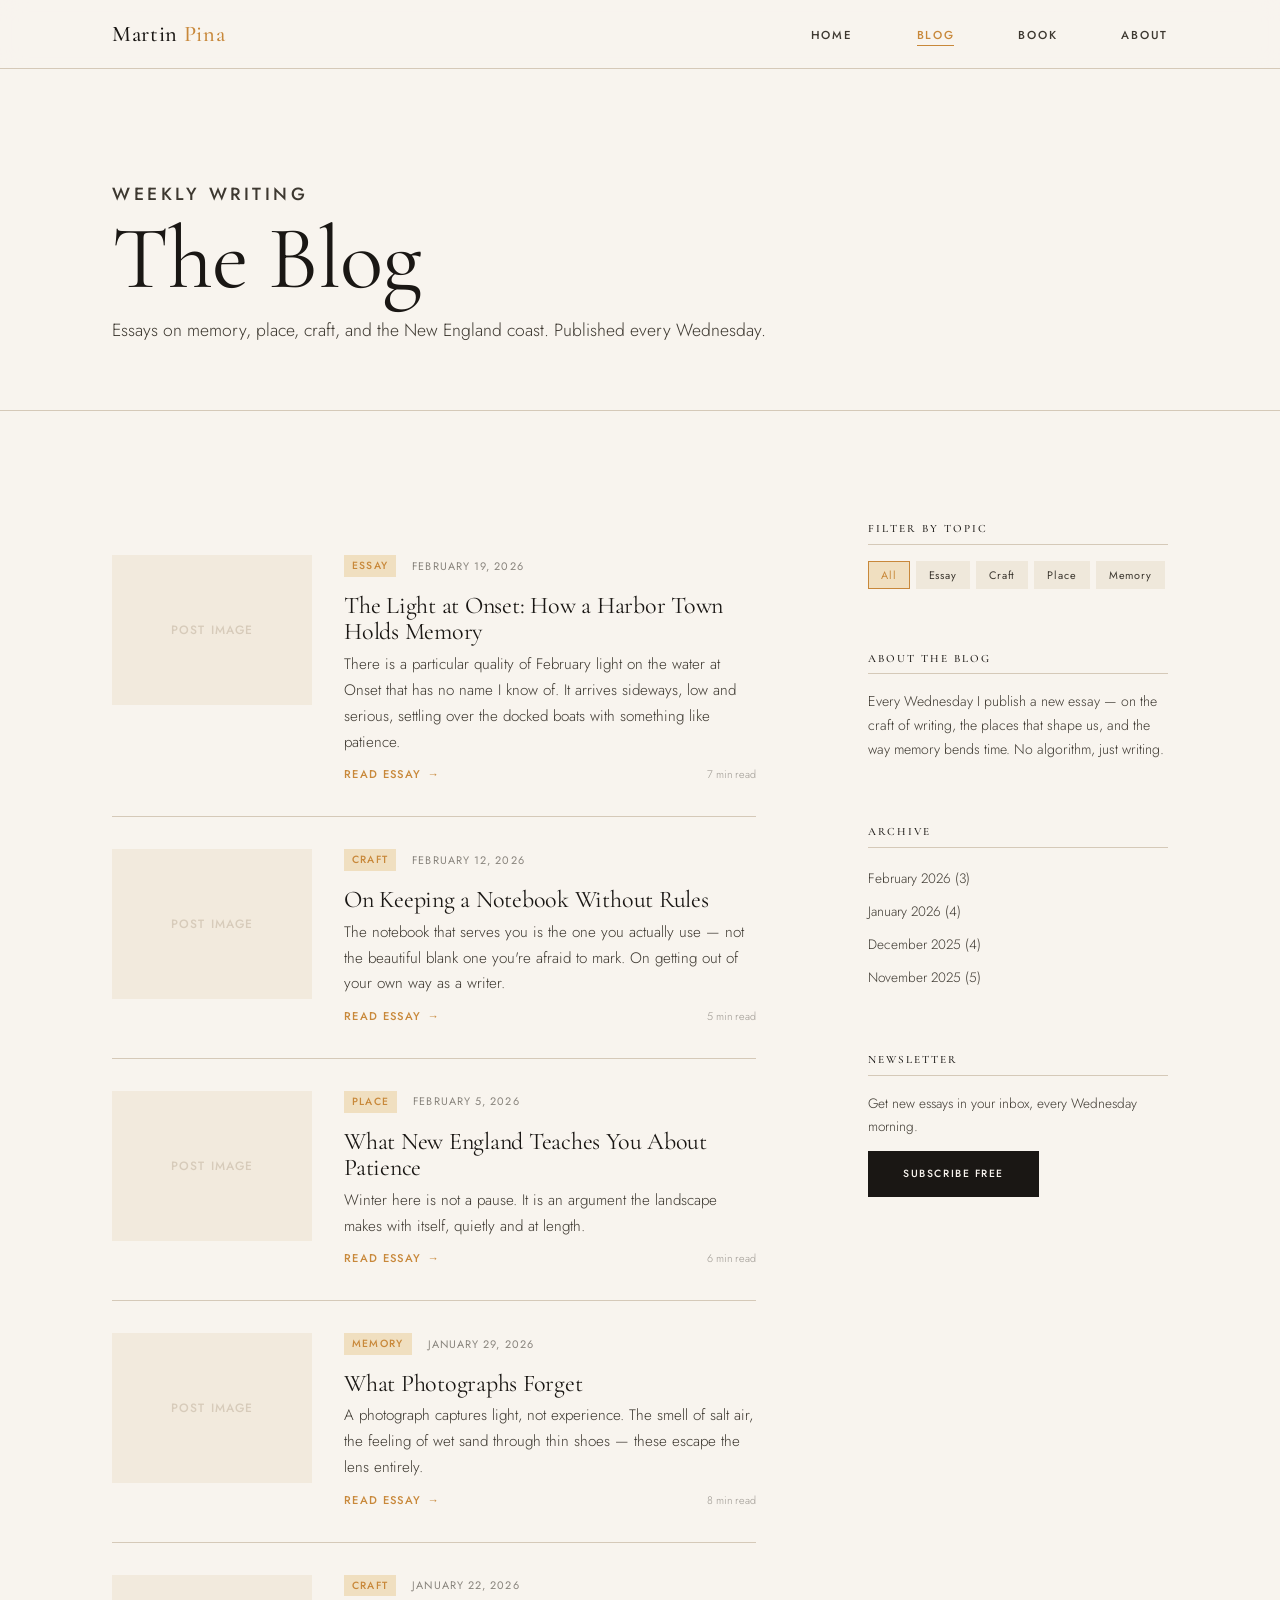
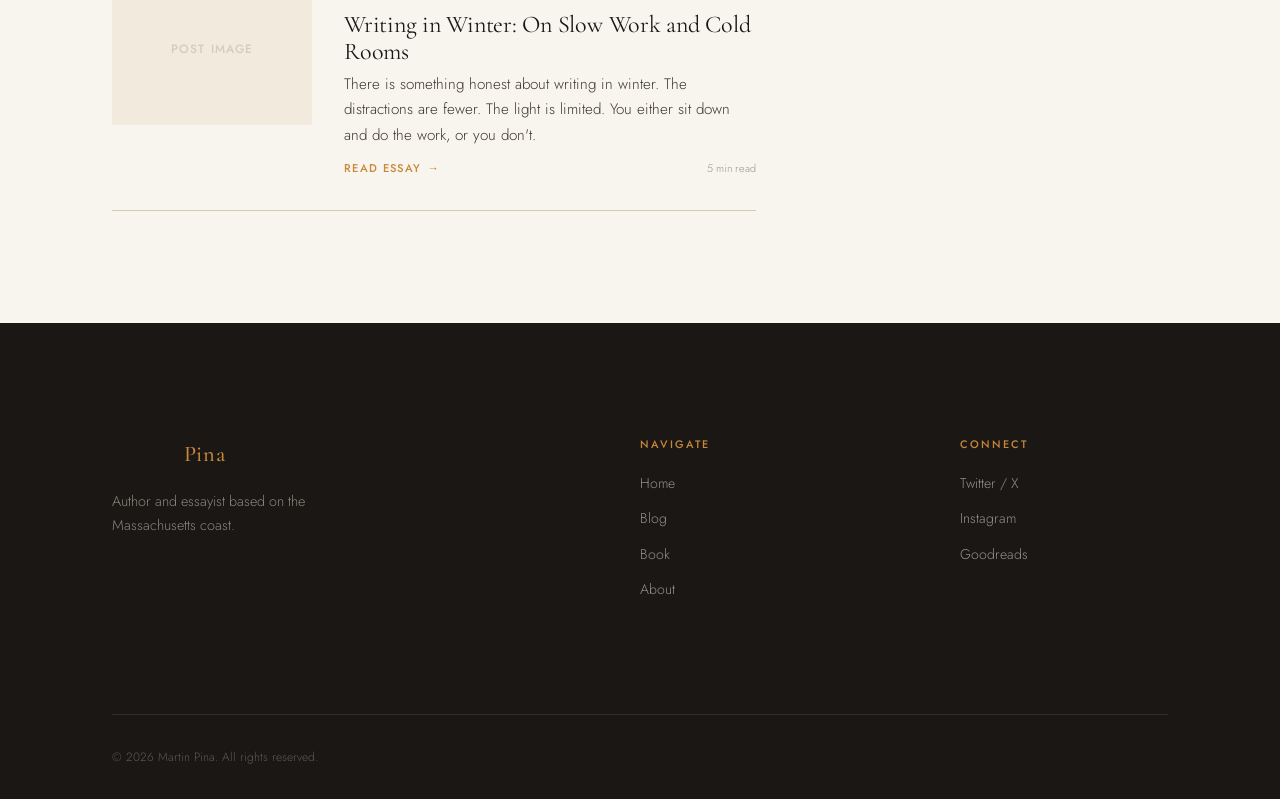
==== blog/index.html @ f146599d "initial commit" ====
<!DOCTYPE html>
<html lang="en">
<head>
  <meta charset="UTF-8" />
  <meta name="viewport" content="width=device-width, initial-scale=1.0" />
  <title>Blog — Martin Pina</title>
  <meta name="description" content="Weekly essays on memory, place, writing craft, and the New England coast." />
  <meta property="og:title" content="Blog — Martin Pina" />
  <meta property="og:description" content="Weekly essays on memory, place, writing craft, and the New England coast." />
  <link rel="preconnect" href="https://fonts.googleapis.com" />
  <link rel="preconnect" href="https://fonts.gstatic.com" crossorigin />
  <link rel="stylesheet" href="../css/styles.css" />
</head>
<body>

<nav class="site-nav">
  <div class="nav-inner">
    <a href="../index.html" class="nav-logo">Martin <span>Pina</span></a>
    <ul class="nav-links">
      <li><a href="../index.html">Home</a></li>
      <li><a href="index.html" class="active">Blog</a></li>
      <li><a href="../book.html">Book</a></li>
      <li><a href="../about.html">About</a></li>
    </ul>
    <button class="nav-menu-btn" aria-label="Toggle menu" aria-expanded="false">
      <span></span><span></span><span></span>
    </button>
  </div>
</nav>

<main>

  <div class="page-hero">
    <div class="container">
      <p class="eyebrow fade-up fade-up-1">Weekly Writing</p>
      <h1 class="fade-up fade-up-2">The Blog</h1>
      <p class="fade-up fade-up-3">Essays on memory, place, craft, and the New England coast. Published every Wednesday.</p>
    </div>
  </div>

  <div class="container">
    <div class="blog-layout">

      <!-- Posts List -->
      <div class="blog-posts-list">

        <article class="blog-post-item reveal" data-tag="essay">
          <a href="the-light-at-onset.html">
            <div class="blog-post-thumb img-placeholder" style="aspect-ratio:4/3;">Post Image</div>
          </a>
          <div>
            <div class="post-meta">
              <span class="post-tag">Essay</span>
              <span class="post-date">February 19, 2026</span>
            </div>
            <h3 class="blog-post-title">
              <a href="the-light-at-onset.html">The Light at Onset: How a Harbor Town Holds Memory</a>
            </h3>
            <p class="blog-post-excerpt">
              There is a particular quality of February light on the water at Onset that has no name I know of.
              It arrives sideways, low and serious, settling over the docked boats with something like patience.
            </p>
            <div class="blog-post-footer">
              <a href="the-light-at-onset.html" class="post-read-more">Read essay</a>
              <span class="read-time">7 min read</span>
            </div>
          </div>
        </article>

        <article class="blog-post-item reveal" data-tag="craft">
          <a href="on-keeping-a-notebook.html">
            <div class="blog-post-thumb img-placeholder" style="aspect-ratio:4/3;">Post Image</div>
          </a>
          <div>
            <div class="post-meta">
              <span class="post-tag">Craft</span>
              <span class="post-date">February 12, 2026</span>
            </div>
            <h3 class="blog-post-title">
              <a href="on-keeping-a-notebook.html">On Keeping a Notebook Without Rules</a>
            </h3>
            <p class="blog-post-excerpt">
              The notebook that serves you is the one you actually use — not the beautiful
              blank one you're afraid to mark. On getting out of your own way as a writer.
            </p>
            <div class="blog-post-footer">
              <a href="on-keeping-a-notebook.html" class="post-read-more">Read essay</a>
              <span class="read-time">5 min read</span>
            </div>
          </div>
        </article>

        <article class="blog-post-item reveal" data-tag="place">
          <a href="what-new-england-teaches.html">
            <div class="blog-post-thumb img-placeholder" style="aspect-ratio:4/3;">Post Image</div>
          </a>
          <div>
            <div class="post-meta">
              <span class="post-tag">Place</span>
              <span class="post-date">February 5, 2026</span>
            </div>
            <h3 class="blog-post-title">
              <a href="what-new-england-teaches.html">What New England Teaches You About Patience</a>
            </h3>
            <p class="blog-post-excerpt">
              Winter here is not a pause. It is an argument the landscape makes
              with itself, quietly and at length.
            </p>
            <div class="blog-post-footer">
              <a href="what-new-england-teaches.html" class="post-read-more">Read essay</a>
              <span class="read-time">6 min read</span>
            </div>
          </div>
        </article>

        <article class="blog-post-item reveal" data-tag="memory">
          <a href="what-photographs-forget.html">
            <div class="blog-post-thumb img-placeholder" style="aspect-ratio:4/3;">Post Image</div>
          </a>
          <div>
            <div class="post-meta">
              <span class="post-tag">Memory</span>
              <span class="post-date">January 29, 2026</span>
            </div>
            <h3 class="blog-post-title">
              <a href="what-photographs-forget.html">What Photographs Forget</a>
            </h3>
            <p class="blog-post-excerpt">
              A photograph captures light, not experience. The smell of salt air, the feeling
              of wet sand through thin shoes — these escape the lens entirely.
            </p>
            <div class="blog-post-footer">
              <a href="what-photographs-forget.html" class="post-read-more">Read essay</a>
              <span class="read-time">8 min read</span>
            </div>
          </div>
        </article>

        <article class="blog-post-item reveal" data-tag="craft">
          <a href="writing-in-winter.html">
            <div class="blog-post-thumb img-placeholder" style="aspect-ratio:4/3;">Post Image</div>
          </a>
          <div>
            <div class="post-meta">
              <span class="post-tag">Craft</span>
              <span class="post-date">January 22, 2026</span>
            </div>
            <h3 class="blog-post-title">
              <a href="writing-in-winter.html">Writing in Winter: On Slow Work and Cold Rooms</a>
            </h3>
            <p class="blog-post-excerpt">
              There is something honest about writing in winter. The distractions
              are fewer. The light is limited. You either sit down and do the work, or you don't.
            </p>
            <div class="blog-post-footer">
              <a href="writing-in-winter.html" class="post-read-more">Read essay</a>
              <span class="read-time">5 min read</span>
            </div>
          </div>
        </article>

      </div>

      <!-- Sidebar -->
      <aside class="blog-sidebar">
        <div class="sidebar-section reveal">
          <h4>Filter by Topic</h4>
          <div class="sidebar-tags">
            <span class="sidebar-tag active" data-tag="all">All</span>
            <span class="sidebar-tag" data-tag="essay">Essay</span>
            <span class="sidebar-tag" data-tag="craft">Craft</span>
            <span class="sidebar-tag" data-tag="place">Place</span>
            <span class="sidebar-tag" data-tag="memory">Memory</span>
          </div>
        </div>

        <div class="sidebar-section reveal">
          <h4>About the Blog</h4>
          <p style="font-size:0.88rem;color:var(--ink-soft);line-height:1.7;">
            Every Wednesday I publish a new essay — on the craft of writing, the places
            that shape us, and the way memory bends time. No algorithm, just writing.
          </p>
        </div>

        <div class="sidebar-section reveal">
          <h4>Archive</h4>
          <ul class="sidebar-archive-list">
            <li><a href="#">February 2026 (3)</a></li>
            <li><a href="#">January 2026 (4)</a></li>
            <li><a href="#">December 2025 (4)</a></li>
            <li><a href="#">November 2025 (5)</a></li>
          </ul>
        </div>

        <div class="sidebar-section reveal">
          <h4>Newsletter</h4>
          <p style="font-size:0.85rem;color:var(--ink-soft);line-height:1.7;margin-bottom:0.8rem;">
            Get new essays in your inbox, every Wednesday morning.
          </p>
          <a href="../index.html#newsletter" class="btn btn-dark" style="font-size:0.65rem;">Subscribe Free</a>
        </div>
      </aside>

    </div>
  </div>

</main>

<footer class="site-footer">
  <div class="container">
    <div class="footer-inner">
      <div class="footer-brand">
        <a href="../index.html" class="nav-logo">Martin <span>Pina</span></a>
        <p>Author and essayist based on the Massachusetts coast.</p>
      </div>
      <div class="footer-col">
        <h5>Navigate</h5>
        <ul>
          <li><a href="../index.html">Home</a></li>
          <li><a href="index.html">Blog</a></li>
          <li><a href="../book.html">Book</a></li>
          <li><a href="../about.html">About</a></li>
        </ul>
      </div>
      <div class="footer-col">
        <h5>Connect</h5>
        <ul>
          <li><a href="#">Twitter / X</a></li>
          <li><a href="#">Instagram</a></li>
          <li><a href="#">Goodreads</a></li>
        </ul>
      </div>
    </div>
    <div class="footer-bottom">
      <span class="footer-copyright">© 2026 Martin Pina. All rights reserved.</span>
    </div>
  </div>
</footer>

<script src="../js/main.js"></script>
</body>
</html>
---- css/styles.css ----
/* ============================================================
   martinpina.com — Stylesheet
   Aesthetic: Literary Editorial — warm ivory, ink dark, serif
   ============================================================ */

@import url('https://fonts.googleapis.com/css2?family=Cormorant+Garamond:ital,wght@0,300;0,400;0,500;0,600;1,300;1,400;1,600&family=Jost:wght@300;400;500&display=swap');

/* ── Variables ──────────────────────────────────────────── */
:root {
  --ink:        #1a1714;
  --ink-soft:   #3d3830;
  --ivory:      #f8f4ee;
  --ivory-deep: #efe8db;
  --amber:      #c8883a;
  --amber-pale: #f0dfc0;
  --rule:       #d5c9b8;
  --white:      #ffffff;

  --font-display: 'Cormorant Garamond', Georgia, serif;
  --font-body:    'Jost', sans-serif;

  --max-width: 1120px;
  --content-width: 720px;

  --spacing-xs:  0.5rem;
  --spacing-sm:  1rem;
  --spacing-md:  2rem;
  --spacing-lg:  4rem;
  --spacing-xl:  7rem;

  --transition: 0.3s cubic-bezier(0.25, 0.46, 0.45, 0.94);
}

/* ── Reset ──────────────────────────────────────────────── */
*, *::before, *::after { box-sizing: border-box; margin: 0; padding: 0; }
html { font-size: 16px; scroll-behavior: smooth; }
body {
  font-family: var(--font-body);
  font-weight: 300;
  background: var(--ivory);
  color: var(--ink);
  line-height: 1.7;
  -webkit-font-smoothing: antialiased;
}
img { max-width: 100%; display: block; }
a { color: inherit; text-decoration: none; }
ul { list-style: none; }

/* ── Utilities ──────────────────────────────────────────── */
.container { max-width: var(--max-width); margin: 0 auto; padding: 0 var(--spacing-md); }
.content-container { max-width: var(--content-width); margin: 0 auto; padding: 0 var(--spacing-md); }
.text-center { text-align: center; }
.sr-only { position: absolute; width: 1px; height: 1px; overflow: hidden; clip: rect(0,0,0,0); }

/* ── Typography ─────────────────────────────────────────── */
h1, h2, h3, h4 {
  font-family: var(--font-display);
  font-weight: 400;
  line-height: 1.1;
  letter-spacing: -0.01em;
}
h1 { font-size: clamp(3rem, 7vw, 6rem); }
h2 { font-size: clamp(2rem, 4vw, 3.5rem); }
h3 { font-size: clamp(1.5rem, 2.5vw, 2.2rem); }
h4 { font-size: 1.4rem; }
p { font-size: 1.05rem; }

.eyebrow {
  font-family: var(--font-body);
  font-size: 0.7rem;
  font-weight: 500;
  letter-spacing: 0.2em;
  text-transform: uppercase;
  color: var(--amber);
}

blockquote {
  font-family: var(--font-display);
  font-size: 1.8rem;
  font-style: italic;
  font-weight: 300;
  line-height: 1.4;
  color: var(--ink-soft);
  padding-left: var(--spacing-md);
  border-left: 2px solid var(--amber);
}

/* ── Horizontal Rule ────────────────────────────────────── */
.ornament {
  text-align: center;
  color: var(--amber);
  font-size: 1.2rem;
  letter-spacing: 0.5em;
  margin: var(--spacing-lg) 0;
  opacity: 0.7;
}
.ornament::before { content: '◆  ◇  ◆'; }

hr.rule {
  border: none;
  border-top: 1px solid var(--rule);
  margin: var(--spacing-lg) 0;
}

/* ── Buttons ────────────────────────────────────────────── */
.btn {
  display: inline-block;
  font-family: var(--font-body);
  font-size: 0.75rem;
  font-weight: 500;
  letter-spacing: 0.15em;
  text-transform: uppercase;
  padding: 0.9rem 2.2rem;
  transition: var(--transition);
  cursor: pointer;
  border: none;
}
.btn-dark {
  background: var(--ink);
  color: var(--ivory);
}
.btn-dark:hover {
  background: var(--amber);
  color: var(--white);
}
.btn-outline {
  background: transparent;
  color: var(--ink);
  border: 1px solid var(--ink);
}
.btn-outline:hover {
  background: var(--ink);
  color: var(--ivory);
}
.btn-ghost {
  background: transparent;
  color: var(--amber);
  border: 1px solid var(--amber);
  padding: 0.7rem 1.8rem;
}
.btn-ghost:hover {
  background: var(--amber);
  color: var(--white);
}

/* ── Navigation ─────────────────────────────────────────── */
.site-nav {
  position: fixed;
  top: 0; left: 0; right: 0;
  z-index: 100;
  background: rgba(248, 244, 238, 0.92);
  backdrop-filter: blur(12px);
  -webkit-backdrop-filter: blur(12px);
  border-bottom: 1px solid var(--rule);
  transition: var(--transition);
}
.nav-inner {
  display: flex;
  align-items: center;
  justify-content: space-between;
  height: 68px;
  padding: 0 var(--spacing-md);
  max-width: var(--max-width);
  margin: 0 auto;
}
.nav-logo {
  font-family: var(--font-display);
  font-size: 1.4rem;
  font-weight: 500;
  letter-spacing: 0.03em;
  color: var(--ink);
  transition: color var(--transition);
}
.nav-logo:hover { color: var(--amber); }
.nav-logo span { color: var(--amber); }

.nav-links {
  display: flex;
  gap: var(--spacing-lg);
  align-items: center;
}
.nav-links a {
  font-size: 0.72rem;
  font-weight: 500;
  letter-spacing: 0.15em;
  text-transform: uppercase;
  color: var(--ink-soft);
  transition: color var(--transition);
  position: relative;
}
.nav-links a::after {
  content: '';
  position: absolute;
  bottom: -3px; left: 0;
  width: 0; height: 1px;
  background: var(--amber);
  transition: width var(--transition);
}
.nav-links a:hover { color: var(--ink); }
.nav-links a:hover::after { width: 100%; }
.nav-links a.active { color: var(--amber); }
.nav-links a.active::after { width: 100%; }

.nav-menu-btn {
  display: none;
  background: none;
  border: none;
  cursor: pointer;
  padding: 4px;
  flex-direction: column;
  gap: 5px;
}
.nav-menu-btn span {
  display: block;
  width: 24px; height: 1px;
  background: var(--ink);
  transition: var(--transition);
}

/* mobile nav */
@media (max-width: 680px) {
  .nav-menu-btn { display: flex; }
  .nav-links {
    display: none;
    position: absolute;
    top: 68px; left: 0; right: 0;
    background: var(--ivory);
    border-bottom: 1px solid var(--rule);
    flex-direction: column;
    padding: var(--spacing-md);
    gap: var(--spacing-md);
  }
  .nav-links.open { display: flex; }
}

/* ── Page Wrapper ────────────────────────────────────────── */
main { padding-top: 68px; }

/* ── HOME — Hero ─────────────────────────────────────────── */
.hero {
  min-height: 92vh;
  display: grid;
  grid-template-columns: 1fr 1fr;
  align-items: center;
  gap: var(--spacing-xl);
  padding: var(--spacing-xl) var(--spacing-md);
  max-width: var(--max-width);
  margin: 0 auto;
}
.hero-text { padding-right: var(--spacing-lg); }
.hero-eyebrow {
  margin-bottom: var(--spacing-md);
}
.hero-headline {
  margin-bottom: var(--spacing-sm);
  font-weight: 300;
}
.hero-headline em {
  font-style: italic;
  color: var(--amber);
  display: block;
}
.hero-sub {
  font-size: 1.15rem;
  color: var(--ink-soft);
  max-width: 480px;
  margin-bottom: var(--spacing-md);
  line-height: 1.8;
}
.hero-actions { display: flex; gap: var(--spacing-sm); flex-wrap: wrap; }

.hero-visual {
  position: relative;
}
.hero-image-frame {
  position: relative;
  aspect-ratio: 4/5;
  overflow: hidden;
  background: var(--ivory-deep);
}
.hero-image-frame img {
  width: 100%; height: 100%;
  object-fit: cover;
  filter: sepia(8%) saturate(90%);
  transition: transform 0.8s ease;
}
.hero-image-frame:hover img { transform: scale(1.03); }
.hero-image-frame::before {
  content: '';
  position: absolute;
  inset: 0;
  background: linear-gradient(160deg, transparent 60%, rgba(26,23,20,0.12));
  z-index: 1;
}
.hero-accent {
  position: absolute;
  bottom: -20px;
  right: -20px;
  width: 160px; height: 160px;
  border: 1px solid var(--amber);
  opacity: 0.4;
  pointer-events: none;
}
.hero-quote {
  position: absolute;
  bottom: var(--spacing-md);
  left: calc(-1 * var(--spacing-lg));
  background: var(--ink);
  color: var(--ivory);
  padding: var(--spacing-md);
  max-width: 260px;
  font-family: var(--font-display);
  font-size: 1.1rem;
  font-style: italic;
  line-height: 1.5;
  z-index: 2;
}
.hero-quote cite {
  display: block;
  font-family: var(--font-body);
  font-size: 0.65rem;
  font-style: normal;
  letter-spacing: 0.12em;
  text-transform: uppercase;
  color: var(--amber);
  margin-top: 0.6rem;
}

@media (max-width: 860px) {
  .hero { grid-template-columns: 1fr; min-height: auto; padding: var(--spacing-lg) var(--spacing-md); }
  .hero-text { padding-right: 0; order: 2; }
  .hero-visual { order: 1; max-width: 480px; margin: 0 auto; }
  .hero-quote { display: none; }
}

/* ── Section Headers ─────────────────────────────────────── */
.section-header {
  display: flex;
  align-items: baseline;
  justify-content: space-between;
  gap: var(--spacing-md);
  margin-bottom: var(--spacing-lg);
  padding-bottom: var(--spacing-sm);
  border-bottom: 1px solid var(--rule);
}
.section-header h2 { flex: 1; }
.section-link {
  font-size: 0.7rem;
  font-weight: 500;
  letter-spacing: 0.15em;
  text-transform: uppercase;
  color: var(--amber);
  white-space: nowrap;
  transition: opacity var(--transition);
}
.section-link:hover { opacity: 0.7; }

/* ── HOME — Featured Posts ───────────────────────────────── */
.featured-posts { padding: var(--spacing-xl) 0; }
.posts-grid {
  display: grid;
  grid-template-columns: 2fr 1fr 1fr;
  gap: 1.5px;
  background: var(--rule);
}
.post-card {
  background: var(--ivory);
  padding: var(--spacing-md);
  transition: background var(--transition);
  cursor: pointer;
}
.post-card:hover { background: var(--ivory-deep); }
.post-card-featured { padding: var(--spacing-lg) var(--spacing-md); }
.post-card-img {
  width: 100%; aspect-ratio: 16/9;
  object-fit: cover;
  margin-bottom: var(--spacing-md);
  filter: sepia(5%) saturate(90%);
}
.post-meta {
  display: flex;
  align-items: center;
  gap: var(--spacing-sm);
  margin-bottom: var(--spacing-sm);
}
.post-date {
  font-size: 0.68rem;
  font-weight: 400;
  letter-spacing: 0.1em;
  text-transform: uppercase;
  color: var(--ink-soft);
  opacity: 0.6;
}
.post-tag {
  font-size: 0.65rem;
  font-weight: 500;
  letter-spacing: 0.12em;
  text-transform: uppercase;
  color: var(--amber);
  background: var(--amber-pale);
  padding: 2px 8px;
}
.post-card h3 {
  font-size: 1.5rem;
  margin-bottom: 0.6rem;
  transition: color var(--transition);
}
.post-card:hover h3 { color: var(--amber); }
.post-card-sm h3 { font-size: 1.2rem; }
.post-excerpt {
  font-size: 0.95rem;
  color: var(--ink-soft);
  line-height: 1.7;
  margin-bottom: var(--spacing-sm);
}
.post-read-more {
  font-size: 0.7rem;
  font-weight: 500;
  letter-spacing: 0.12em;
  text-transform: uppercase;
  color: var(--amber);
  display: flex;
  align-items: center;
  gap: 6px;
}
.post-read-more::after { content: '→'; }

@media (max-width: 860px) {
  .posts-grid { grid-template-columns: 1fr; }
}

/* ── HOME — Book Feature ─────────────────────────────────── */
.book-feature {
  padding: var(--spacing-xl) 0;
  background: var(--ink);
  color: var(--ivory);
}
.book-feature-inner {
  display: grid;
  grid-template-columns: auto 1fr;
  gap: var(--spacing-xl);
  align-items: center;
}
.book-cover-wrap {
  position: relative;
  flex-shrink: 0;
}
.book-cover {
  width: 280px;
  box-shadow:
    -12px 12px 0 var(--amber),
    -24px 24px 40px rgba(0,0,0,0.4);
}
.book-badge {
  position: absolute;
  top: -16px; right: -16px;
  width: 80px; height: 80px;
  background: var(--amber);
  border-radius: 50%;
  display: flex;
  flex-direction: column;
  align-items: center;
  justify-content: center;
  font-size: 0.58rem;
  font-weight: 500;
  letter-spacing: 0.1em;
  text-transform: uppercase;
  color: var(--white);
  text-align: center;
  line-height: 1.3;
}
.book-feature-text .eyebrow { margin-bottom: var(--spacing-md); }
.book-feature-text h2 {
  color: var(--ivory);
  margin-bottom: var(--spacing-sm);
}
.book-feature-text h2 em {
  font-style: italic;
  color: var(--amber);
}
.book-synopsis {
  font-size: 1.05rem;
  color: rgba(248,244,238,0.7);
  line-height: 1.8;
  margin-bottom: var(--spacing-md);
  max-width: 560px;
}
.book-buy-links { display: flex; gap: var(--spacing-sm); flex-wrap: wrap; }

@media (max-width: 760px) {
  .book-feature-inner { grid-template-columns: 1fr; text-align: center; }
  .book-cover { width: 200px; margin: 0 auto; }
  .book-buy-links { justify-content: center; }
}

/* ── HOME — Newsletter ───────────────────────────────────── */
.newsletter-section { padding: var(--spacing-xl) 0; }
.newsletter-inner {
  max-width: 580px;
  margin: 0 auto;
  text-align: center;
}
.newsletter-inner h2 { margin-bottom: 0.5rem; }
.newsletter-sub {
  color: var(--ink-soft);
  margin-bottom: var(--spacing-md);
}
.newsletter-form {
  display: flex;
  gap: 0;
  max-width: 440px;
  margin: 0 auto;
  border: 1px solid var(--ink);
}
.newsletter-form input {
  flex: 1;
  padding: 0.9rem 1.2rem;
  border: none;
  background: var(--white);
  font-family: var(--font-body);
  font-size: 0.9rem;
  outline: none;
  color: var(--ink);
}
.newsletter-form button {
  white-space: nowrap;
}

/* ── BLOG Page ───────────────────────────────────────────── */
.page-hero {
  padding: var(--spacing-xl) 0 var(--spacing-lg);
  border-bottom: 1px solid var(--rule);
}
.page-hero h1 { margin-bottom: 0.5rem; }
.page-hero p { color: var(--ink-soft); font-size: 1.1rem; }

.blog-layout {
  display: grid;
  grid-template-columns: 1fr 300px;
  gap: var(--spacing-xl);
  padding: var(--spacing-xl) 0;
  align-items: start;
}
.blog-posts-list { display: flex; flex-direction: column; gap: 0; }
.blog-post-item {
  display: grid;
  grid-template-columns: 200px 1fr;
  gap: var(--spacing-md);
  padding: var(--spacing-md) 0;
  border-bottom: 1px solid var(--rule);
  transition: var(--transition);
}
.blog-post-item:hover .blog-post-title { color: var(--amber); }
.blog-post-thumb {
  aspect-ratio: 4/3;
  object-fit: cover;
  width: 100%;
  filter: sepia(5%) saturate(90%);
  transition: filter var(--transition);
}
.blog-post-item:hover .blog-post-thumb { filter: sepia(0%) saturate(100%); }
.blog-post-title {
  font-size: 1.5rem;
  margin-bottom: 0.4rem;
  transition: color var(--transition);
}
.blog-post-excerpt {
  font-size: 0.95rem;
  color: var(--ink-soft);
  line-height: 1.7;
  margin-bottom: 0.6rem;
}
.blog-post-footer {
  display: flex;
  align-items: center;
  justify-content: space-between;
}
.read-time {
  font-size: 0.68rem;
  color: var(--ink-soft);
  opacity: 0.5;
}

/* Blog Sidebar */
.blog-sidebar { position: sticky; top: 88px; }
.sidebar-section { margin-bottom: var(--spacing-lg); }
.sidebar-section h4 {
  font-size: 0.7rem;
  font-weight: 500;
  letter-spacing: 0.18em;
  text-transform: uppercase;
  margin-bottom: var(--spacing-sm);
  padding-bottom: 0.5rem;
  border-bottom: 1px solid var(--rule);
}
.sidebar-tags { display: flex; flex-wrap: wrap; gap: 6px; }
.sidebar-tag {
  font-size: 0.68rem;
  font-weight: 400;
  letter-spacing: 0.08em;
  padding: 4px 12px;
  background: var(--ivory-deep);
  color: var(--ink-soft);
  cursor: pointer;
  transition: var(--transition);
  border: 1px solid transparent;
}
.sidebar-tag:hover, .sidebar-tag.active {
  background: var(--amber-pale);
  border-color: var(--amber);
  color: var(--amber);
}
.sidebar-archive-list { display: flex; flex-direction: column; gap: 6px; }
.sidebar-archive-list a {
  font-size: 0.85rem;
  color: var(--ink-soft);
  transition: color var(--transition);
}
.sidebar-archive-list a:hover { color: var(--amber); }

@media (max-width: 760px) {
  .blog-layout { grid-template-columns: 1fr; }
  .blog-post-item { grid-template-columns: 1fr; }
  .blog-sidebar { position: static; }
}

/* ── BOOK Page ───────────────────────────────────────────── */
.book-hero {
  padding: var(--spacing-xl) 0;
  background: var(--ink);
  color: var(--ivory);
}
.book-hero-inner {
  display: grid;
  grid-template-columns: auto 1fr;
  gap: var(--spacing-xl);
  align-items: start;
}
.book-hero-cover {
  width: 320px;
  box-shadow:
    8px 16px 0 rgba(200,136,58,0.3),
    20px 30px 60px rgba(0,0,0,0.5);
}
.book-title { color: var(--ivory); margin-bottom: 0.3rem; }
.book-subtitle {
  font-family: var(--font-display);
  font-size: 1.4rem;
  font-style: italic;
  color: var(--amber);
  margin-bottom: var(--spacing-md);
}
.book-description {
  font-size: 1.05rem;
  color: rgba(248,244,238,0.75);
  line-height: 1.9;
  margin-bottom: var(--spacing-md);
  max-width: 560px;
}
.book-retailers {
  display: flex;
  gap: var(--spacing-sm);
  flex-wrap: wrap;
  margin-bottom: var(--spacing-md);
}
.retailer-btn {
  display: flex;
  align-items: center;
  gap: 8px;
  padding: 0.75rem 1.5rem;
  border: 1px solid rgba(248,244,238,0.25);
  font-size: 0.75rem;
  font-weight: 500;
  letter-spacing: 0.1em;
  text-transform: uppercase;
  color: var(--ivory);
  transition: var(--transition);
}
.retailer-btn:hover {
  background: var(--amber);
  border-color: var(--amber);
}

.book-content-section { padding: var(--spacing-xl) 0; }
.book-reviews {
  display: grid;
  grid-template-columns: repeat(3, 1fr);
  gap: var(--spacing-md);
}
.review-card {
  background: var(--ivory-deep);
  padding: var(--spacing-md);
  position: relative;
}
.review-card::before {
  content: '"';
  font-family: var(--font-display);
  font-size: 5rem;
  line-height: 1;
  color: var(--amber);
  opacity: 0.3;
  position: absolute;
  top: 8px; left: 16px;
}
.review-text {
  font-family: var(--font-display);
  font-style: italic;
  font-size: 1.05rem;
  line-height: 1.6;
  margin-bottom: 0.8rem;
  padding-top: var(--spacing-sm);
}
.review-author {
  font-size: 0.72rem;
  font-weight: 500;
  letter-spacing: 0.12em;
  text-transform: uppercase;
  color: var(--amber);
}

@media (max-width: 860px) {
  .book-hero-inner { grid-template-columns: 1fr; }
  .book-hero-cover { width: 220px; margin: 0 auto; }
  .book-reviews { grid-template-columns: 1fr; }
}

/* ── ABOUT Page ──────────────────────────────────────────── */
.about-hero {
  display: grid;
  grid-template-columns: 1fr 1fr;
  min-height: 60vh;
  align-items: center;
}
.about-hero-text {
  padding: var(--spacing-xl) var(--spacing-xl) var(--spacing-xl) var(--spacing-md);
}
.about-hero-img-wrap {
  height: 100%;
  min-height: 60vh;
  overflow: hidden;
  background: var(--ivory-deep);
}
.about-hero-img {
  width: 100%; height: 100%;
  object-fit: cover;
  filter: sepia(8%) saturate(85%);
}
.about-body { padding: var(--spacing-xl) 0; }
.about-grid {
  display: grid;
  grid-template-columns: 2fr 1fr;
  gap: var(--spacing-xl);
}
.about-prose { font-size: 1.08rem; line-height: 1.9; color: var(--ink-soft); }
.about-prose p { margin-bottom: var(--spacing-md); }
.about-prose p:last-child { margin-bottom: 0; }
.about-aside { }
.about-aside-section {
  margin-bottom: var(--spacing-lg);
  padding-bottom: var(--spacing-lg);
  border-bottom: 1px solid var(--rule);
}
.about-aside-section:last-child { border-bottom: none; }
.about-aside-section h4 {
  font-size: 0.7rem;
  font-weight: 500;
  letter-spacing: 0.15em;
  text-transform: uppercase;
  margin-bottom: var(--spacing-sm);
  color: var(--amber);
}
.pub-list { display: flex; flex-direction: column; gap: 8px; }
.pub-list li {
  font-size: 0.9rem;
  color: var(--ink-soft);
  padding-left: 12px;
  border-left: 2px solid var(--rule);
  transition: border-color var(--transition);
}
.pub-list li:hover { border-color: var(--amber); color: var(--ink); }
.social-links { display: flex; flex-direction: column; gap: 8px; }
.social-link {
  display: flex;
  align-items: center;
  gap: 10px;
  font-size: 0.85rem;
  color: var(--ink-soft);
  transition: color var(--transition);
}
.social-link:hover { color: var(--amber); }
.social-icon {
  width: 32px; height: 32px;
  background: var(--ivory-deep);
  display: flex; align-items: center; justify-content: center;
  font-size: 0.7rem;
  font-weight: 600;
  letter-spacing: 0.05em;
  transition: background var(--transition);
}
.social-link:hover .social-icon { background: var(--amber-pale); }

@media (max-width: 860px) {
  .about-hero { grid-template-columns: 1fr; }
  .about-hero-img-wrap { min-height: 50vw; }
  .about-grid { grid-template-columns: 1fr; }
}

/* ── BLOG POST Page ──────────────────────────────────────── */
.post-hero-section {
  padding: var(--spacing-xl) 0 var(--spacing-lg);
  border-bottom: 1px solid var(--rule);
  text-align: center;
}
.post-hero-section .post-meta { justify-content: center; }
.post-hero-section h1 {
  font-size: clamp(2.5rem, 5vw, 5rem);
  max-width: 800px;
  margin: var(--spacing-sm) auto;
}
.post-hero-section .post-excerpt {
  max-width: 560px;
  margin: 0 auto var(--spacing-md);
  font-size: 1.15rem;
}
.post-hero-img {
  width: 100%;
  max-height: 480px;
  object-fit: cover;
  filter: sepia(5%) saturate(90%);
  margin-top: var(--spacing-lg);
}
.post-body {
  padding: var(--spacing-xl) 0;
}
.post-content { font-size: 1.1rem; line-height: 1.9; color: var(--ink-soft); }
.post-content h2 {
  font-size: 2rem;
  margin: var(--spacing-lg) 0 var(--spacing-sm);
  color: var(--ink);
}
.post-content h3 {
  font-size: 1.5rem;
  margin: var(--spacing-md) 0 var(--spacing-sm);
  color: var(--ink);
}
.post-content p { margin-bottom: var(--spacing-md); }
.post-content blockquote { margin: var(--spacing-md) 0; }
.post-author-bio {
  margin-top: var(--spacing-xl);
  padding: var(--spacing-md);
  background: var(--ivory-deep);
  display: flex;
  gap: var(--spacing-md);
  align-items: flex-start;
}
.post-author-photo {
  width: 80px; height: 80px;
  border-radius: 50%;
  object-fit: cover;
  flex-shrink: 0;
  filter: sepia(8%);
}
.post-author-bio h4 { font-size: 1.1rem; margin-bottom: 0.3rem; }
.post-author-bio p { font-size: 0.9rem; color: var(--ink-soft); }

/* ── Footer ──────────────────────────────────────────────── */
.site-footer {
  background: var(--ink);
  color: var(--ivory);
  padding: var(--spacing-xl) 0 var(--spacing-md);
}
.footer-inner {
  display: grid;
  grid-template-columns: 2fr 1fr 1fr;
  gap: var(--spacing-xl);
  margin-bottom: var(--spacing-xl);
}
.footer-brand .nav-logo { display: inline-block; margin-bottom: var(--spacing-sm); }
.footer-brand p {
  font-size: 0.9rem;
  color: rgba(248,244,238,0.5);
  max-width: 280px;
  line-height: 1.7;
}
.footer-col h5 {
  font-family: var(--font-body);
  font-size: 0.68rem;
  font-weight: 500;
  letter-spacing: 0.18em;
  text-transform: uppercase;
  color: var(--amber);
  margin-bottom: var(--spacing-sm);
}
.footer-col ul { display: flex; flex-direction: column; gap: 8px; }
.footer-col ul a {
  font-size: 0.88rem;
  color: rgba(248,244,238,0.55);
  transition: color var(--transition);
}
.footer-col ul a:hover { color: var(--ivory); }
.footer-bottom {
  padding-top: var(--spacing-md);
  border-top: 1px solid rgba(248,244,238,0.1);
  display: flex;
  justify-content: space-between;
  align-items: center;
  gap: var(--spacing-md);
}
.footer-copyright { font-size: 0.75rem; color: rgba(248,244,238,0.3); }
.footer-legal { display: flex; gap: var(--spacing-md); }
.footer-legal a {
  font-size: 0.72rem;
  color: rgba(248,244,238,0.3);
  transition: color var(--transition);
}
.footer-legal a:hover { color: rgba(248,244,238,0.6); }

@media (max-width: 680px) {
  .footer-inner { grid-template-columns: 1fr; gap: var(--spacing-lg); }
  .footer-bottom { flex-direction: column; text-align: center; }
}

/* ── Animations ──────────────────────────────────────────── */
@keyframes fadeUp {
  from { opacity: 0; transform: translateY(24px); }
  to   { opacity: 1; transform: translateY(0); }
}
.fade-up {
  opacity: 0;
  animation: fadeUp 0.7s ease forwards;
}
.fade-up-1 { animation-delay: 0.1s; }
.fade-up-2 { animation-delay: 0.2s; }
.fade-up-3 { animation-delay: 0.35s; }
.fade-up-4 { animation-delay: 0.5s; }
.fade-up-5 { animation-delay: 0.65s; }

/* Intersection Observer reveal */
.reveal {
  opacity: 0;
  transform: translateY(30px);
  transition: opacity 0.8s ease, transform 0.8s ease;
}
.reveal.visible {
  opacity: 1;
  transform: none;
}

/* ── Reading Progress Bar ───────────────────────────────── */
.reading-progress {
  position: fixed;
  top: 68px; left: 0;
  height: 2px;
  background: var(--amber);
  width: 0%;
  z-index: 99;
  transition: width 0.1s linear;
}

/* ── Placeholder visuals ────────────────────────────────── */
.img-placeholder {
  background: var(--ivory-deep);
  display: flex;
  align-items: center;
  justify-content: center;
  color: var(--rule);
  font-size: 0.75rem;
  font-weight: 500;
  letter-spacing: 0.1em;
  text-transform: uppercase;
}
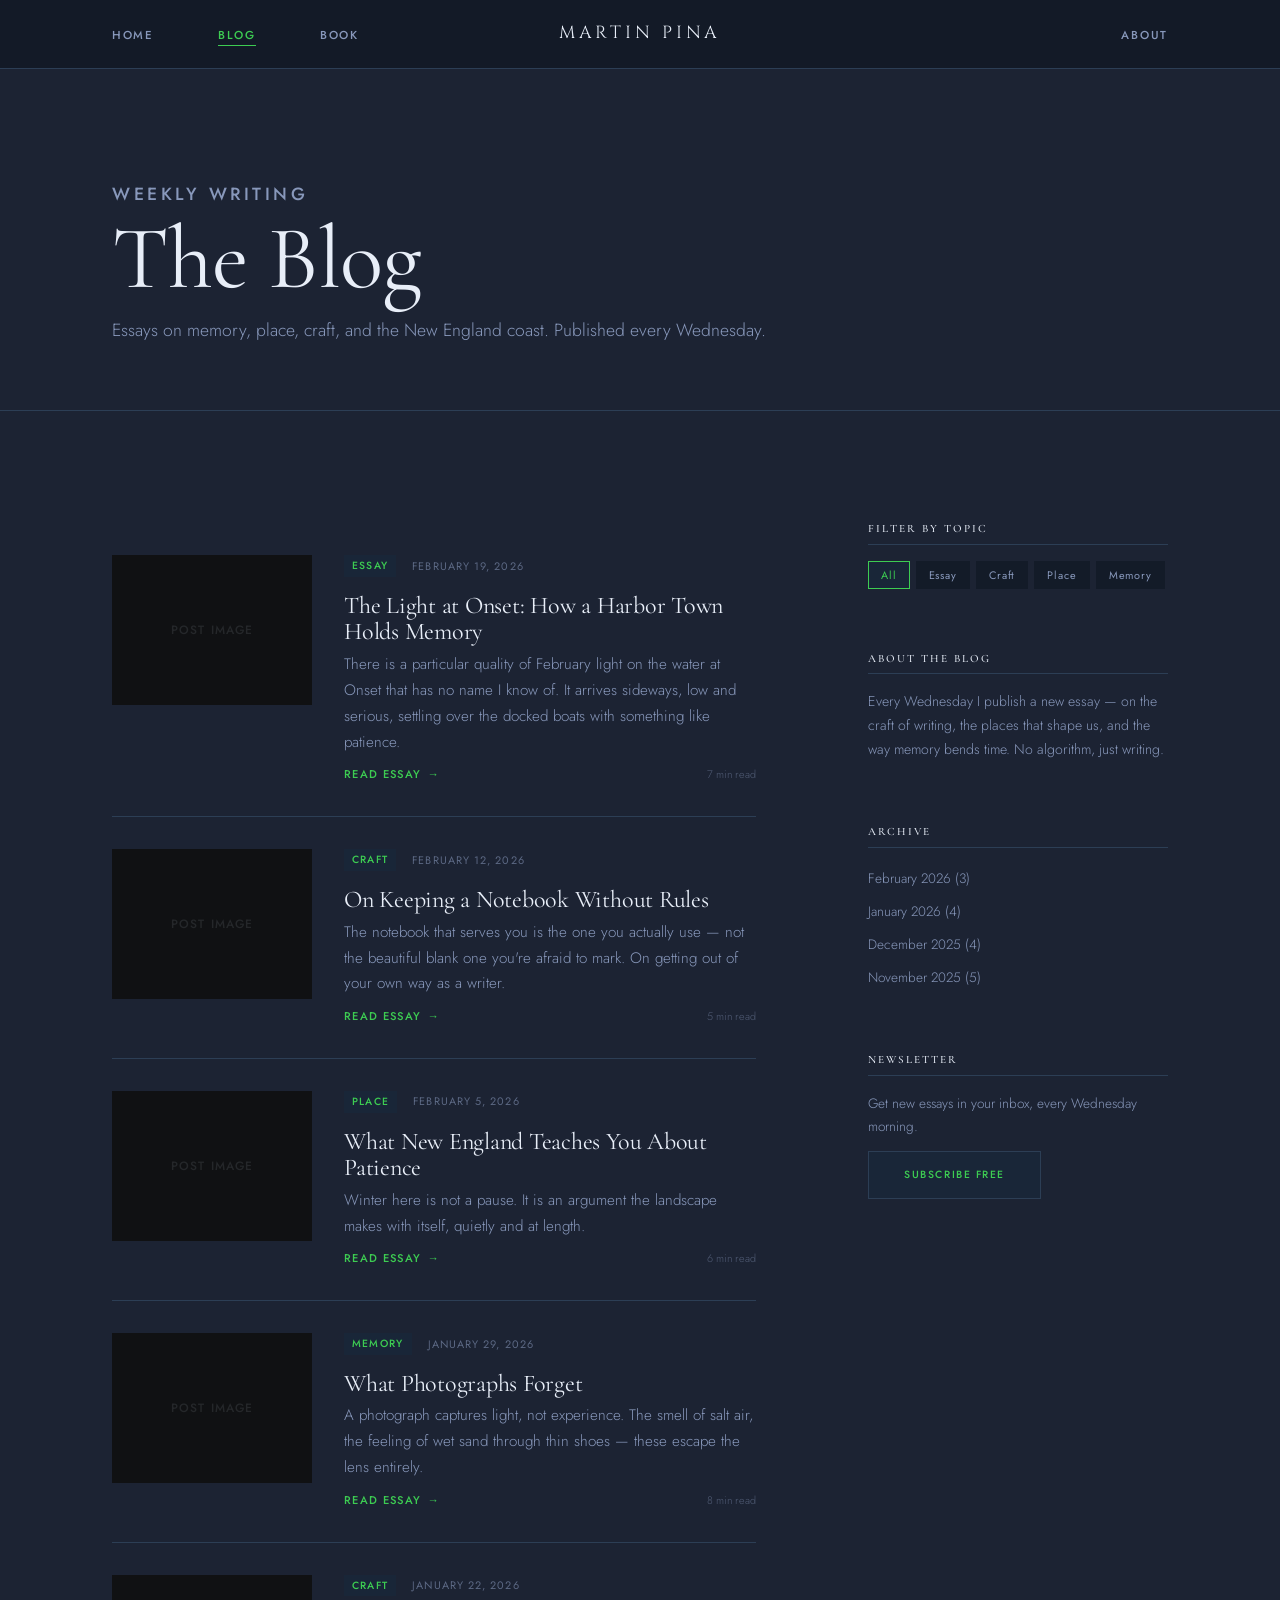
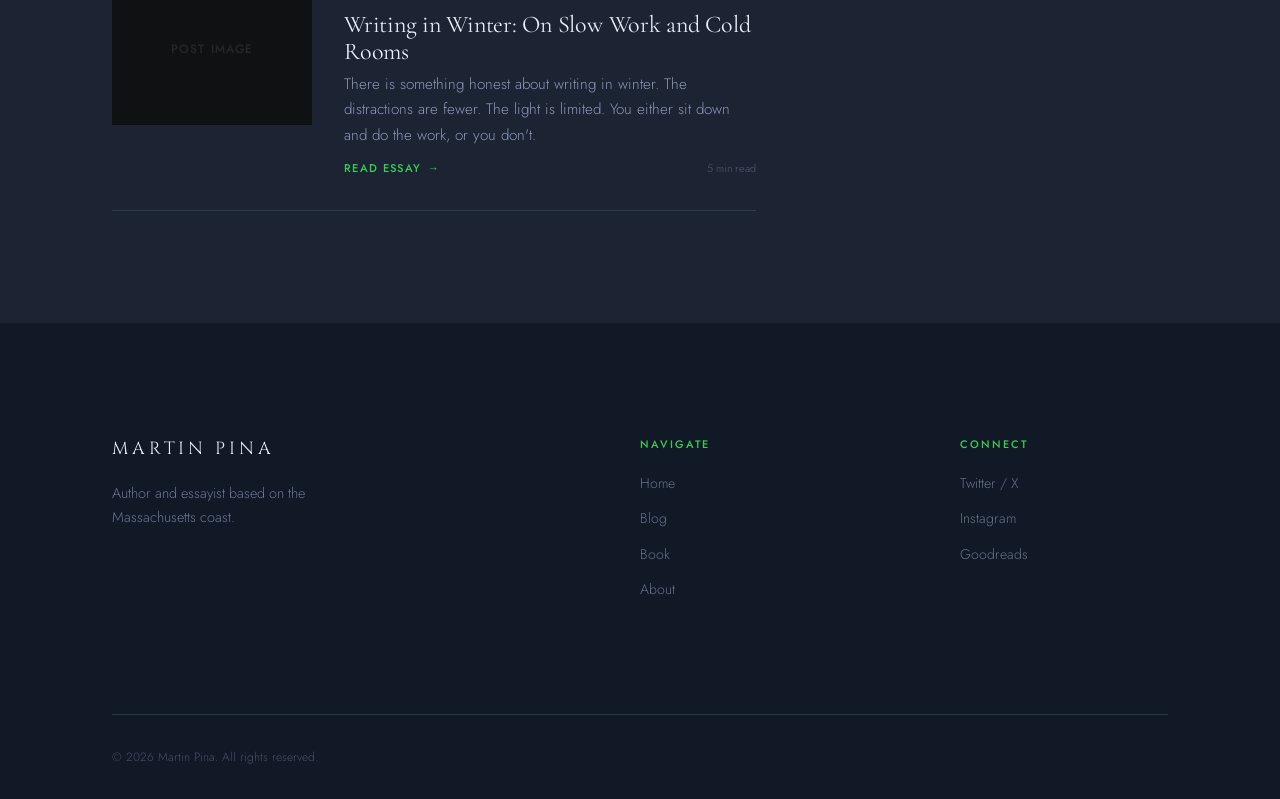
==== commit 9d468fb4: "updated text from default to custom on Book.html and added image for book cover" ====
--- a/blog/index.html
+++ b/blog/index.html
@@ -15,16 +15,24 @@
 
 <nav class="site-nav">
   <div class="nav-inner">
-    <a href="../index.html" class="nav-logo">Martin <span>Pina</span></a>
-    <ul class="nav-links">
+    <ul class="nav-links nav-left" role="list">
       <li><a href="../index.html">Home</a></li>
       <li><a href="index.html" class="active">Blog</a></li>
       <li><a href="../book.html">Book</a></li>
+    </ul>
+    <a href="../index.html" class="nav-logo">Martin Pina</a>
+    <ul class="nav-links nav-right" role="list">
       <li><a href="../about.html">About</a></li>
     </ul>
     <button class="nav-menu-btn" aria-label="Toggle menu" aria-expanded="false">
       <span></span><span></span><span></span>
     </button>
+  </div>
+  <div class="nav-mobile" aria-label="Mobile navigation">
+    <a href="../index.html">Home</a>
+    <a href="index.html" class="active">Blog</a>
+    <a href="../book.html">Book</a>
+    <a href="../about.html">About</a>
   </div>
 </nav>
 
--- a/css/styles.css
+++ b/css/styles.css
@@ -1,22 +1,23 @@
 /* ============================================================
    martinpina.com — Stylesheet
-   Aesthetic: Literary Editorial — warm ivory, ink dark, serif
+   Aesthetic: Cyber Thriller — dark navy, white, digital green
    ============================================================ */
 
-@import url('https://fonts.googleapis.com/css2?family=Cormorant+Garamond:ital,wght@0,300;0,400;0,500;0,600;1,300;1,400;1,600&family=Jost:wght@300;400;500&display=swap');
+@import url('https://fonts.googleapis.com/css2?family=Cinzel:wght@400;500&family=Cormorant+Garamond:ital,wght@0,300;0,400;0,500;0,600;1,300;1,400;1,600&family=Jost:wght@300;400;500&display=swap');
 
 /* ── Variables ──────────────────────────────────────────── */
 :root {
-  --ink:        #1a1714;
-  --ink-soft:   #3d3830;
-  --ivory:      #f8f4ee;
-  --ivory-deep: #efe8db;
-  --amber:      #c8883a;
-  --amber-pale: #f0dfc0;
-  --rule:       #d5c9b8;
+  --ink:        #e8eef8;
+  --ink-soft:   #8898bb;
+  --ivory:      #1c2333;
+  --ivory-deep: #131b28;
+  --amber:      #3dcc52;
+  --amber-pale: #192638;
+  --rule:       #2c3e55;
   --white:      #ffffff;
 
   --font-display: 'Cormorant Garamond', Georgia, serif;
+  --font-logo:    'Cinzel', Georgia, serif;
   --font-body:    'Jost', sans-serif;
 
   --max-width: 1120px;
@@ -116,12 +117,13 @@
   border: none;
 }
 .btn-dark {
-  background: var(--ink);
-  color: var(--ivory);
+  background: var(--amber-pale);
+  color: var(--amber);
+  border: 1px solid var(--rule);
 }
 .btn-dark:hover {
   background: var(--amber);
-  color: var(--white);
+  color: var(--ivory);
 }
 .btn-outline {
   background: transparent;
@@ -140,7 +142,7 @@
 }
 .btn-ghost:hover {
   background: var(--amber);
-  color: var(--white);
+  color: var(--ivory);
 }
 
 /* ── Navigation ─────────────────────────────────────────── */
@@ -148,37 +150,41 @@
   position: fixed;
   top: 0; left: 0; right: 0;
   z-index: 100;
-  background: rgba(248, 244, 238, 0.92);
+  background: rgba(19, 27, 40, 0.95);
   backdrop-filter: blur(12px);
   -webkit-backdrop-filter: blur(12px);
   border-bottom: 1px solid var(--rule);
   transition: var(--transition);
 }
 .nav-inner {
-  display: flex;
-  align-items: center;
-  justify-content: space-between;
+  display: grid;
+  grid-template-columns: 1fr auto 1fr;
+  align-items: center;
   height: 68px;
   padding: 0 var(--spacing-md);
   max-width: var(--max-width);
   margin: 0 auto;
 }
 .nav-logo {
-  font-family: var(--font-display);
-  font-size: 1.4rem;
-  font-weight: 500;
-  letter-spacing: 0.03em;
-  color: var(--ink);
+  font-family: var(--font-logo);
+  font-size: 1.1rem;
+  font-weight: 400;
+  letter-spacing: 0.22em;
+  text-transform: uppercase;
+  color: var(--ink);
+  text-align: center;
   transition: color var(--transition);
 }
 .nav-logo:hover { color: var(--amber); }
-.nav-logo span { color: var(--amber); }
 
 .nav-links {
   display: flex;
   gap: var(--spacing-lg);
   align-items: center;
 }
+.nav-left  { justify-content: flex-start; }
+.nav-right { justify-content: flex-end; }
+
 .nav-links a {
   font-size: 0.72rem;
   font-weight: 500;
@@ -209,6 +215,7 @@
   padding: 4px;
   flex-direction: column;
   gap: 5px;
+  justify-self: end;
 }
 .nav-menu-btn span {
   display: block;
@@ -217,40 +224,66 @@
   transition: var(--transition);
 }
 
+/* mobile nav dropdown */
+.nav-mobile {
+  display: none;
+  position: absolute;
+  top: 68px; left: 0; right: 0;
+  background: var(--ivory);
+  border-bottom: 1px solid var(--rule);
+  flex-direction: column;
+  padding: var(--spacing-md);
+  gap: var(--spacing-md);
+  z-index: 99;
+}
+.nav-mobile.open { display: flex; }
+.nav-mobile a {
+  font-size: 0.72rem;
+  font-weight: 500;
+  letter-spacing: 0.15em;
+  text-transform: uppercase;
+  color: var(--ink-soft);
+  transition: color var(--transition);
+}
+.nav-mobile a:hover { color: var(--ink); }
+.nav-mobile a.active { color: var(--amber); }
+
 /* mobile nav */
 @media (max-width: 680px) {
   .nav-menu-btn { display: flex; }
-  .nav-links {
-    display: none;
-    position: absolute;
-    top: 68px; left: 0; right: 0;
-    background: var(--ivory);
-    border-bottom: 1px solid var(--rule);
-    flex-direction: column;
-    padding: var(--spacing-md);
-    gap: var(--spacing-md);
-  }
-  .nav-links.open { display: flex; }
+  .nav-left, .nav-right { display: none; }
+  .nav-inner { grid-template-columns: 1fr auto; }
 }
 
 /* ── Page Wrapper ────────────────────────────────────────── */
 main { padding-top: 68px; }
 
-/* ── HOME — Hero ─────────────────────────────────────────── */
+/* ── HOME — Hero (full-bleed) ────────────────────────────── */
 .hero {
-  min-height: 92vh;
-  display: grid;
-  grid-template-columns: 1fr 1fr;
-  align-items: center;
-  gap: var(--spacing-xl);
+  min-height: 85vh;
+  position: relative;
+  display: flex;
+  align-items: center;
+  justify-content: center;
+  background-color: var(--ivory-deep);
+  background-position: center;
+  background-size: cover;
+  background-repeat: no-repeat;
+}
+.hero::before {
+  content: '';
+  position: absolute;
+  inset: 0;
+  background: linear-gradient(to bottom, rgba(0,0,0,0.42), rgba(0,0,0,0.42));
+}
+.hero-content {
+  position: relative;
+  z-index: 1;
+  text-align: center;
   padding: var(--spacing-xl) var(--spacing-md);
-  max-width: var(--max-width);
-  margin: 0 auto;
-}
-.hero-text { padding-right: var(--spacing-lg); }
-.hero-eyebrow {
-  margin-bottom: var(--spacing-md);
-}
+  max-width: 820px;
+}
+.hero-eyebrow { margin-bottom: var(--spacing-md); }
 .hero-headline {
   margin-bottom: var(--spacing-sm);
   font-weight: 300;
@@ -259,78 +292,19 @@
   font-style: italic;
   color: var(--amber);
   display: block;
+  text-shadow: 0 0 20px rgba(61, 204, 82, 0.4);
 }
 .hero-sub {
   font-size: 1.15rem;
-  color: var(--ink-soft);
-  max-width: 480px;
-  margin-bottom: var(--spacing-md);
+  color: rgba(232,238,248,0.8);
+  max-width: 560px;
+  margin: 0 auto var(--spacing-md);
   line-height: 1.8;
 }
-.hero-actions { display: flex; gap: var(--spacing-sm); flex-wrap: wrap; }
-
-.hero-visual {
-  position: relative;
-}
-.hero-image-frame {
-  position: relative;
-  aspect-ratio: 4/5;
-  overflow: hidden;
-  background: var(--ivory-deep);
-}
-.hero-image-frame img {
-  width: 100%; height: 100%;
-  object-fit: cover;
-  filter: sepia(8%) saturate(90%);
-  transition: transform 0.8s ease;
-}
-.hero-image-frame:hover img { transform: scale(1.03); }
-.hero-image-frame::before {
-  content: '';
-  position: absolute;
-  inset: 0;
-  background: linear-gradient(160deg, transparent 60%, rgba(26,23,20,0.12));
-  z-index: 1;
-}
-.hero-accent {
-  position: absolute;
-  bottom: -20px;
-  right: -20px;
-  width: 160px; height: 160px;
-  border: 1px solid var(--amber);
-  opacity: 0.4;
-  pointer-events: none;
-}
-.hero-quote {
-  position: absolute;
-  bottom: var(--spacing-md);
-  left: calc(-1 * var(--spacing-lg));
-  background: var(--ink);
-  color: var(--ivory);
-  padding: var(--spacing-md);
-  max-width: 260px;
-  font-family: var(--font-display);
-  font-size: 1.1rem;
-  font-style: italic;
-  line-height: 1.5;
-  z-index: 2;
-}
-.hero-quote cite {
-  display: block;
-  font-family: var(--font-body);
-  font-size: 0.65rem;
-  font-style: normal;
-  letter-spacing: 0.12em;
-  text-transform: uppercase;
-  color: var(--amber);
-  margin-top: 0.6rem;
-}
-
-@media (max-width: 860px) {
-  .hero { grid-template-columns: 1fr; min-height: auto; padding: var(--spacing-lg) var(--spacing-md); }
-  .hero-text { padding-right: 0; order: 2; }
-  .hero-visual { order: 1; max-width: 480px; margin: 0 auto; }
-  .hero-quote { display: none; }
+.hero-actions { display: flex; gap: var(--spacing-sm); flex-wrap: wrap; justify-content: center; }
+
+@media (max-width: 680px) {
+  .hero { min-height: 70vh; }
 }
 
 /* ── Section Headers ─────────────────────────────────────── */
@@ -375,7 +349,7 @@
   width: 100%; aspect-ratio: 16/9;
   object-fit: cover;
   margin-bottom: var(--spacing-md);
-  filter: sepia(5%) saturate(90%);
+  filter: grayscale(80%) brightness(0.65);
 }
 .post-meta {
   display: flex;
@@ -432,8 +406,8 @@
 /* ── HOME — Book Feature ─────────────────────────────────── */
 .book-feature {
   padding: var(--spacing-xl) 0;
-  background: var(--ink);
-  color: var(--ivory);
+  background: #111826;
+  color: var(--ink);
 }
 .book-feature-inner {
   display: grid;
@@ -447,9 +421,11 @@
 }
 .book-cover {
   width: 280px;
+  filter: grayscale(20%) brightness(0.85);
   box-shadow:
     -12px 12px 0 var(--amber),
-    -24px 24px 40px rgba(0,0,0,0.4);
+    -24px 24px 40px rgba(0,0,0,0.8),
+    0 0 40px rgba(61,204,82,0.15);
 }
 .book-badge {
   position: absolute;
@@ -465,22 +441,23 @@
   font-weight: 500;
   letter-spacing: 0.1em;
   text-transform: uppercase;
-  color: var(--white);
+  color: var(--ivory);
   text-align: center;
   line-height: 1.3;
 }
 .book-feature-text .eyebrow { margin-bottom: var(--spacing-md); }
 .book-feature-text h2 {
-  color: var(--ivory);
+  color: var(--ink);
   margin-bottom: var(--spacing-sm);
 }
 .book-feature-text h2 em {
   font-style: italic;
   color: var(--amber);
+  text-shadow: 0 0 20px rgba(61, 204, 82, 0.4);
 }
 .book-synopsis {
   font-size: 1.05rem;
-  color: rgba(248,244,238,0.7);
+  color: rgba(232,238,248,0.75);
   line-height: 1.8;
   margin-bottom: var(--spacing-md);
   max-width: 560px;
@@ -510,13 +487,13 @@
   gap: 0;
   max-width: 440px;
   margin: 0 auto;
-  border: 1px solid var(--ink);
+  border: 1px solid var(--amber);
 }
 .newsletter-form input {
   flex: 1;
   padding: 0.9rem 1.2rem;
   border: none;
-  background: var(--white);
+  background: var(--ivory-deep);
   font-family: var(--font-body);
   font-size: 0.9rem;
   outline: none;
@@ -555,10 +532,10 @@
   aspect-ratio: 4/3;
   object-fit: cover;
   width: 100%;
-  filter: sepia(5%) saturate(90%);
+  filter: grayscale(80%) brightness(0.65);
   transition: filter var(--transition);
 }
-.blog-post-item:hover .blog-post-thumb { filter: sepia(0%) saturate(100%); }
+.blog-post-item:hover .blog-post-thumb { filter: grayscale(60%) brightness(0.8); }
 .blog-post-title {
   font-size: 1.5rem;
   margin-bottom: 0.4rem;
@@ -627,8 +604,8 @@
 /* ── BOOK Page ───────────────────────────────────────────── */
 .book-hero {
   padding: var(--spacing-xl) 0;
-  background: var(--ink);
-  color: var(--ivory);
+  background: #111826;
+  color: var(--ink);
 }
 .book-hero-inner {
   display: grid;
@@ -638,21 +615,24 @@
 }
 .book-hero-cover {
   width: 320px;
+  filter: grayscale(20%) brightness(0.85);
   box-shadow:
-    8px 16px 0 rgba(200,136,58,0.3),
-    20px 30px 60px rgba(0,0,0,0.5);
-}
-.book-title { color: var(--ivory); margin-bottom: 0.3rem; }
+    8px 16px 0 rgba(61,204,82,0.3),
+    20px 30px 60px rgba(0,0,0,0.8),
+    0 0 50px rgba(61,204,82,0.1);
+}
+.book-title { color: var(--ink); margin-bottom: 0.3rem; }
 .book-subtitle {
   font-family: var(--font-display);
   font-size: 1.4rem;
   font-style: italic;
   color: var(--amber);
   margin-bottom: var(--spacing-md);
+  text-shadow: 0 0 20px rgba(61, 204, 82, 0.4);
 }
 .book-description {
   font-size: 1.05rem;
-  color: rgba(248,244,238,0.75);
+  color: rgba(232,238,248,0.75);
   line-height: 1.9;
   margin-bottom: var(--spacing-md);
   max-width: 560px;
@@ -668,17 +648,18 @@
   align-items: center;
   gap: 8px;
   padding: 0.75rem 1.5rem;
-  border: 1px solid rgba(248,244,238,0.25);
+  border: 1px solid rgba(61,204,82,0.3);
   font-size: 0.75rem;
   font-weight: 500;
   letter-spacing: 0.1em;
   text-transform: uppercase;
-  color: var(--ivory);
+  color: var(--ink);
   transition: var(--transition);
 }
 .retailer-btn:hover {
   background: var(--amber);
   border-color: var(--amber);
+  color: var(--ivory);
 }
 
 .book-content-section { padding: var(--spacing-xl) 0; }
@@ -691,6 +672,7 @@
   background: var(--ivory-deep);
   padding: var(--spacing-md);
   position: relative;
+  border: 1px solid var(--rule);
 }
 .review-card::before {
   content: '"';
@@ -743,7 +725,7 @@
 .about-hero-img {
   width: 100%; height: 100%;
   object-fit: cover;
-  filter: sepia(8%) saturate(85%);
+  filter: grayscale(80%) brightness(0.65);
 }
 .about-body { padding: var(--spacing-xl) 0; }
 .about-grid {
@@ -754,7 +736,7 @@
 .about-prose { font-size: 1.08rem; line-height: 1.9; color: var(--ink-soft); }
 .about-prose p { margin-bottom: var(--spacing-md); }
 .about-prose p:last-child { margin-bottom: 0; }
-.about-aside { }
+
 .about-aside-section {
   margin-bottom: var(--spacing-lg);
   padding-bottom: var(--spacing-lg);
@@ -795,6 +777,7 @@
   font-size: 0.7rem;
   font-weight: 600;
   letter-spacing: 0.05em;
+  border: 1px solid var(--rule);
   transition: background var(--transition);
 }
 .social-link:hover .social-icon { background: var(--amber-pale); }
@@ -826,7 +809,7 @@
   width: 100%;
   max-height: 480px;
   object-fit: cover;
-  filter: sepia(5%) saturate(90%);
+  filter: grayscale(80%) brightness(0.65);
   margin-top: var(--spacing-lg);
 }
 .post-body {
@@ -849,6 +832,7 @@
   margin-top: var(--spacing-xl);
   padding: var(--spacing-md);
   background: var(--ivory-deep);
+  border: 1px solid var(--rule);
   display: flex;
   gap: var(--spacing-md);
   align-items: flex-start;
@@ -858,15 +842,15 @@
   border-radius: 50%;
   object-fit: cover;
   flex-shrink: 0;
-  filter: sepia(8%);
+  filter: grayscale(80%) brightness(0.7);
 }
 .post-author-bio h4 { font-size: 1.1rem; margin-bottom: 0.3rem; }
 .post-author-bio p { font-size: 0.9rem; color: var(--ink-soft); }
 
 /* ── Footer ──────────────────────────────────────────────── */
 .site-footer {
-  background: var(--ink);
-  color: var(--ivory);
+  background: #111826;
+  color: var(--ink);
   padding: var(--spacing-xl) 0 var(--spacing-md);
 }
 .footer-inner {
@@ -878,7 +862,7 @@
 .footer-brand .nav-logo { display: inline-block; margin-bottom: var(--spacing-sm); }
 .footer-brand p {
   font-size: 0.9rem;
-  color: rgba(248,244,238,0.5);
+  color: rgba(136,152,187,0.75);
   max-width: 280px;
   line-height: 1.7;
 }
@@ -894,26 +878,26 @@
 .footer-col ul { display: flex; flex-direction: column; gap: 8px; }
 .footer-col ul a {
   font-size: 0.88rem;
-  color: rgba(248,244,238,0.55);
+  color: rgba(136,152,187,0.7);
   transition: color var(--transition);
 }
-.footer-col ul a:hover { color: var(--ivory); }
+.footer-col ul a:hover { color: var(--ink); }
 .footer-bottom {
   padding-top: var(--spacing-md);
-  border-top: 1px solid rgba(248,244,238,0.1);
+  border-top: 1px solid rgba(44,62,85,0.8);
   display: flex;
   justify-content: space-between;
   align-items: center;
   gap: var(--spacing-md);
 }
-.footer-copyright { font-size: 0.75rem; color: rgba(248,244,238,0.3); }
+.footer-copyright { font-size: 0.75rem; color: rgba(136,152,187,0.45); }
 .footer-legal { display: flex; gap: var(--spacing-md); }
 .footer-legal a {
   font-size: 0.72rem;
-  color: rgba(248,244,238,0.3);
+  color: rgba(136,152,187,0.45);
   transition: color var(--transition);
 }
-.footer-legal a:hover { color: rgba(248,244,238,0.6); }
+.footer-legal a:hover { color: rgba(136,152,187,0.8); }
 
 @media (max-width: 680px) {
   .footer-inner { grid-template-columns: 1fr; gap: var(--spacing-lg); }
@@ -954,6 +938,7 @@
   background: var(--amber);
   width: 0%;
   z-index: 99;
+  box-shadow: 0 0 8px rgba(61,204,82,0.6);
   transition: width 0.1s linear;
 }
 
